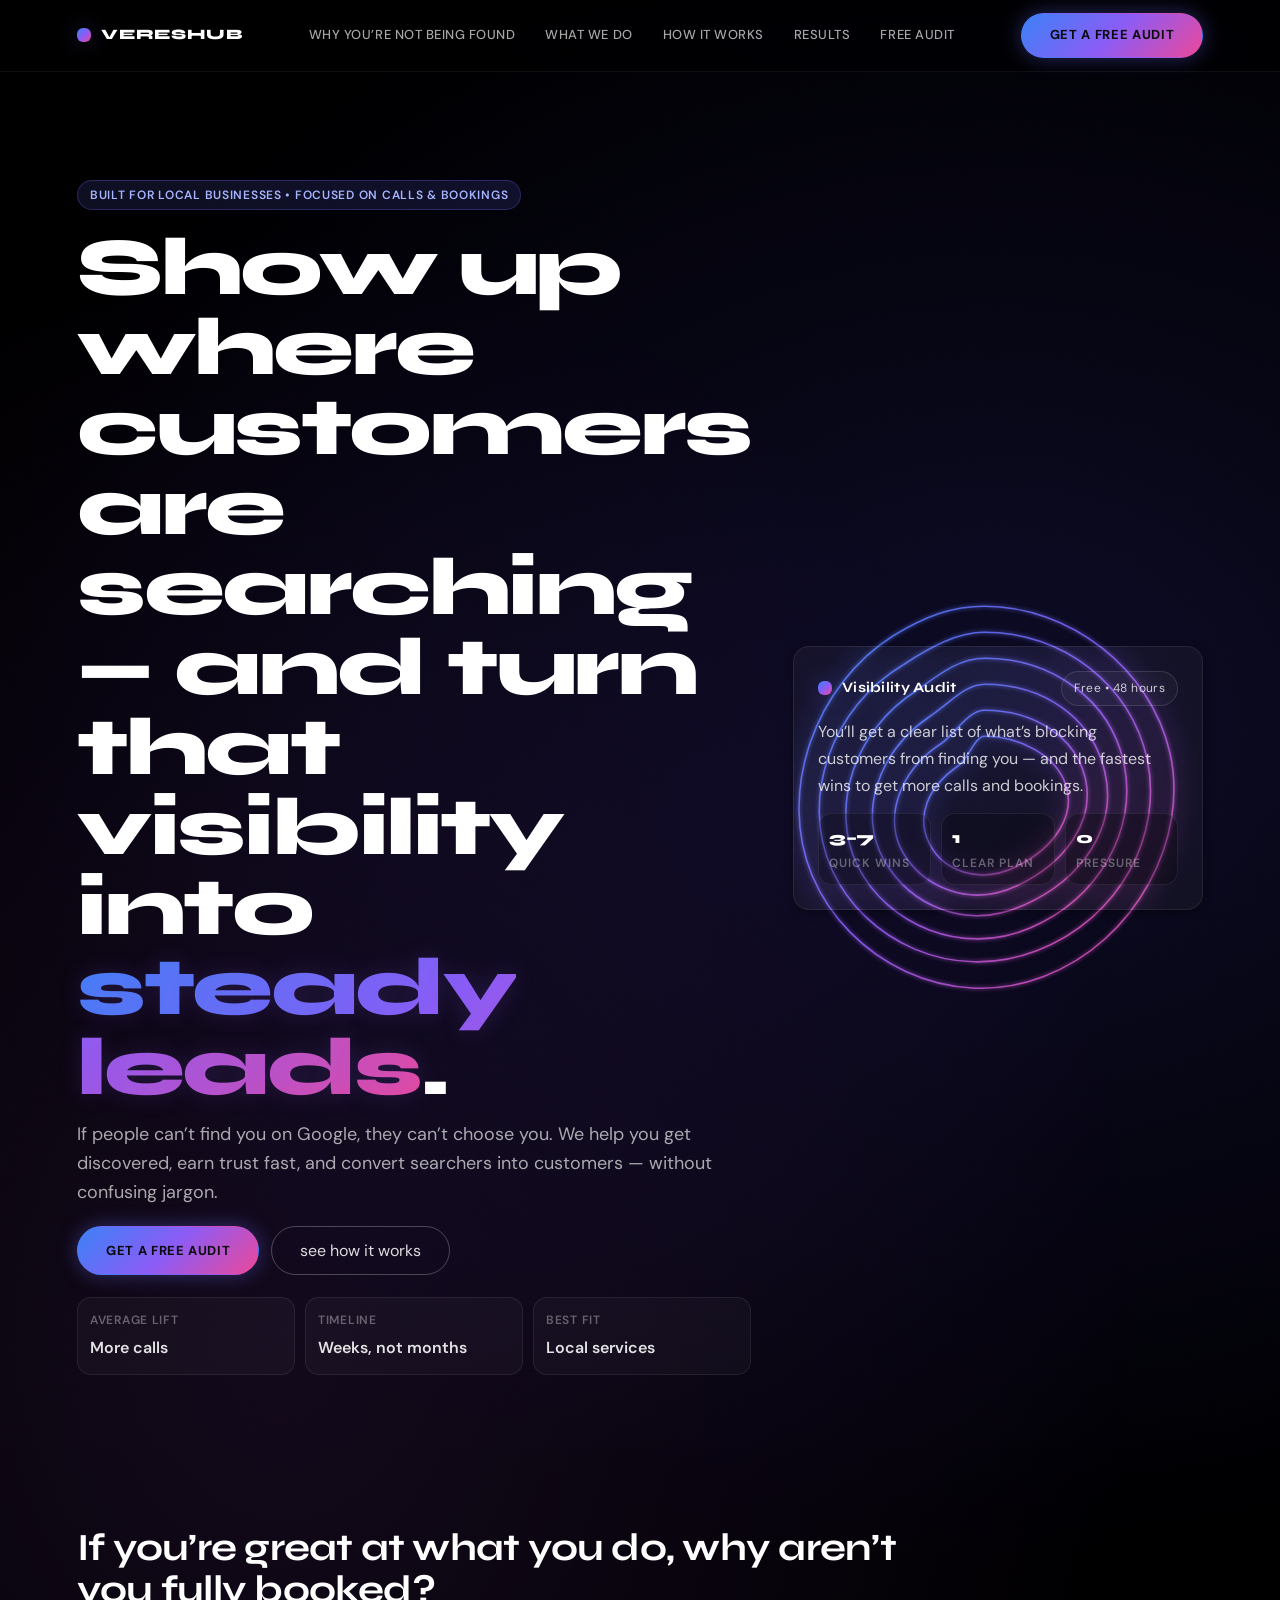
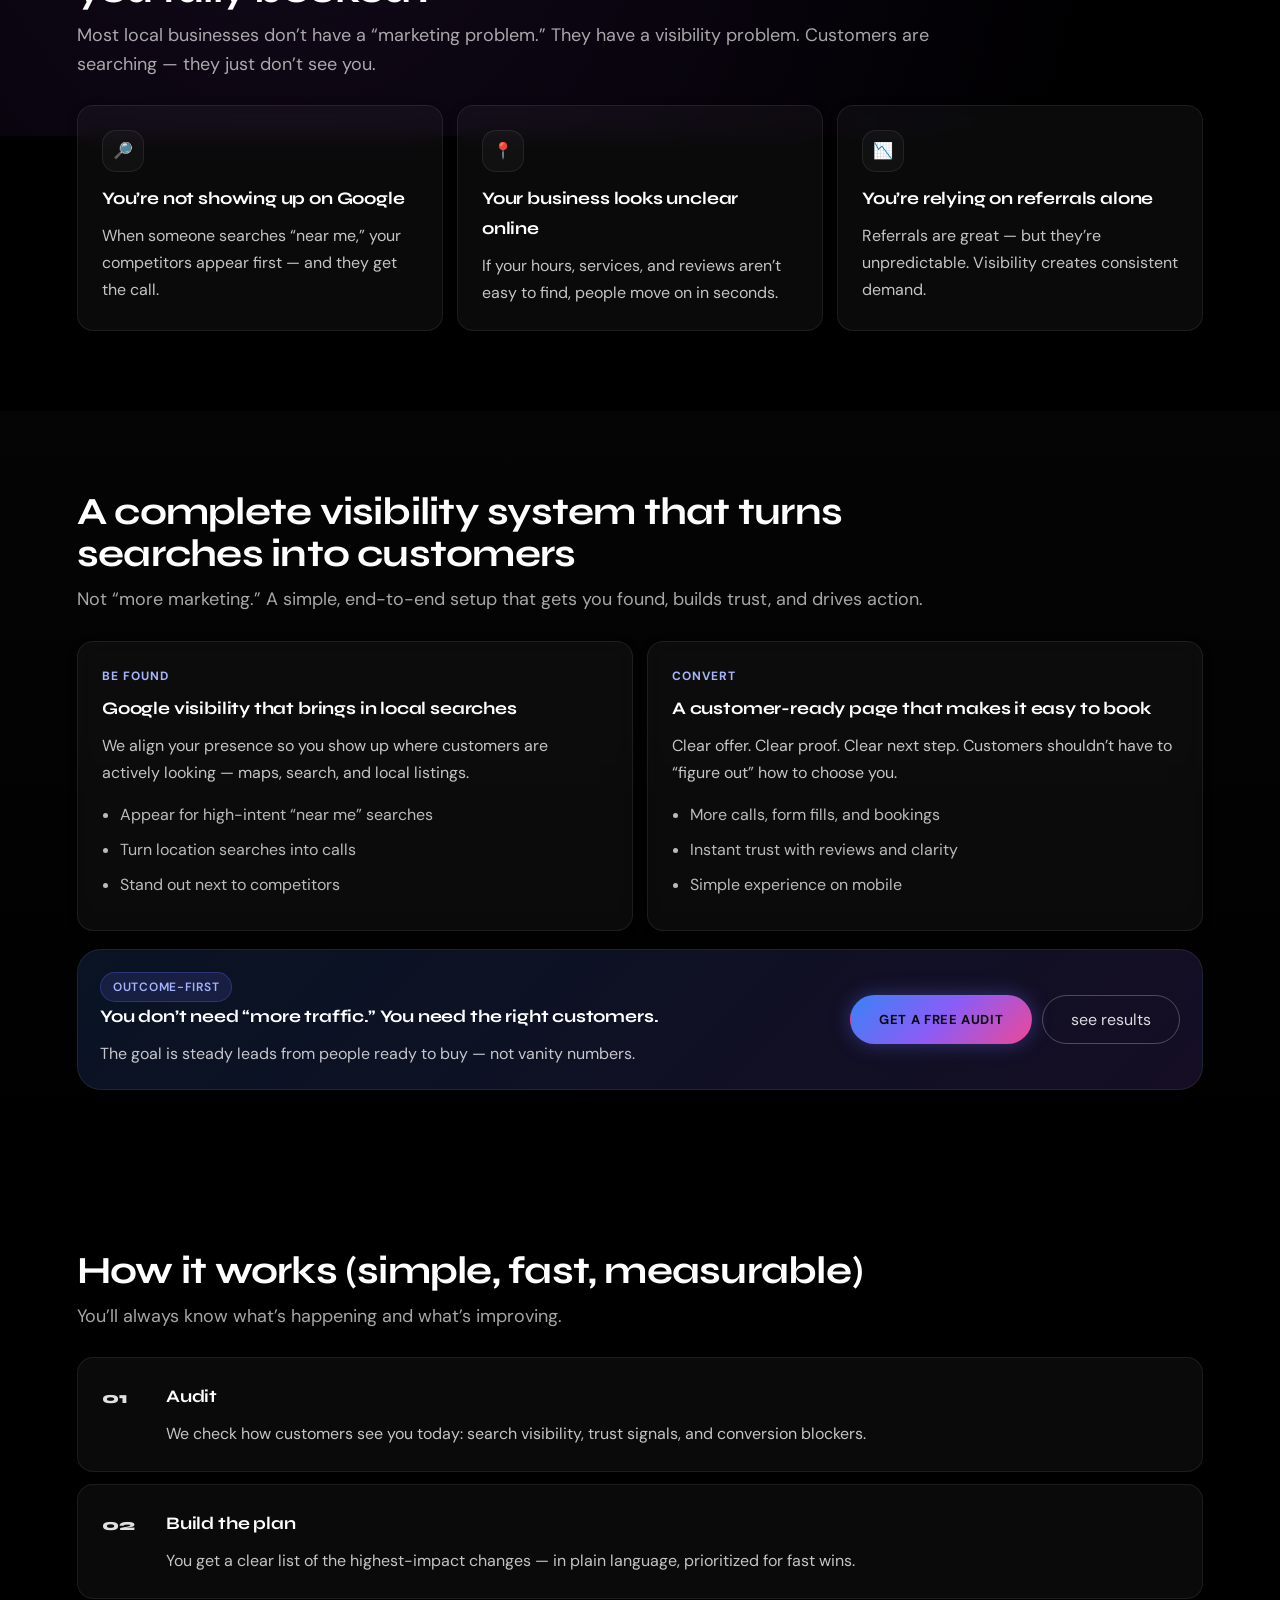
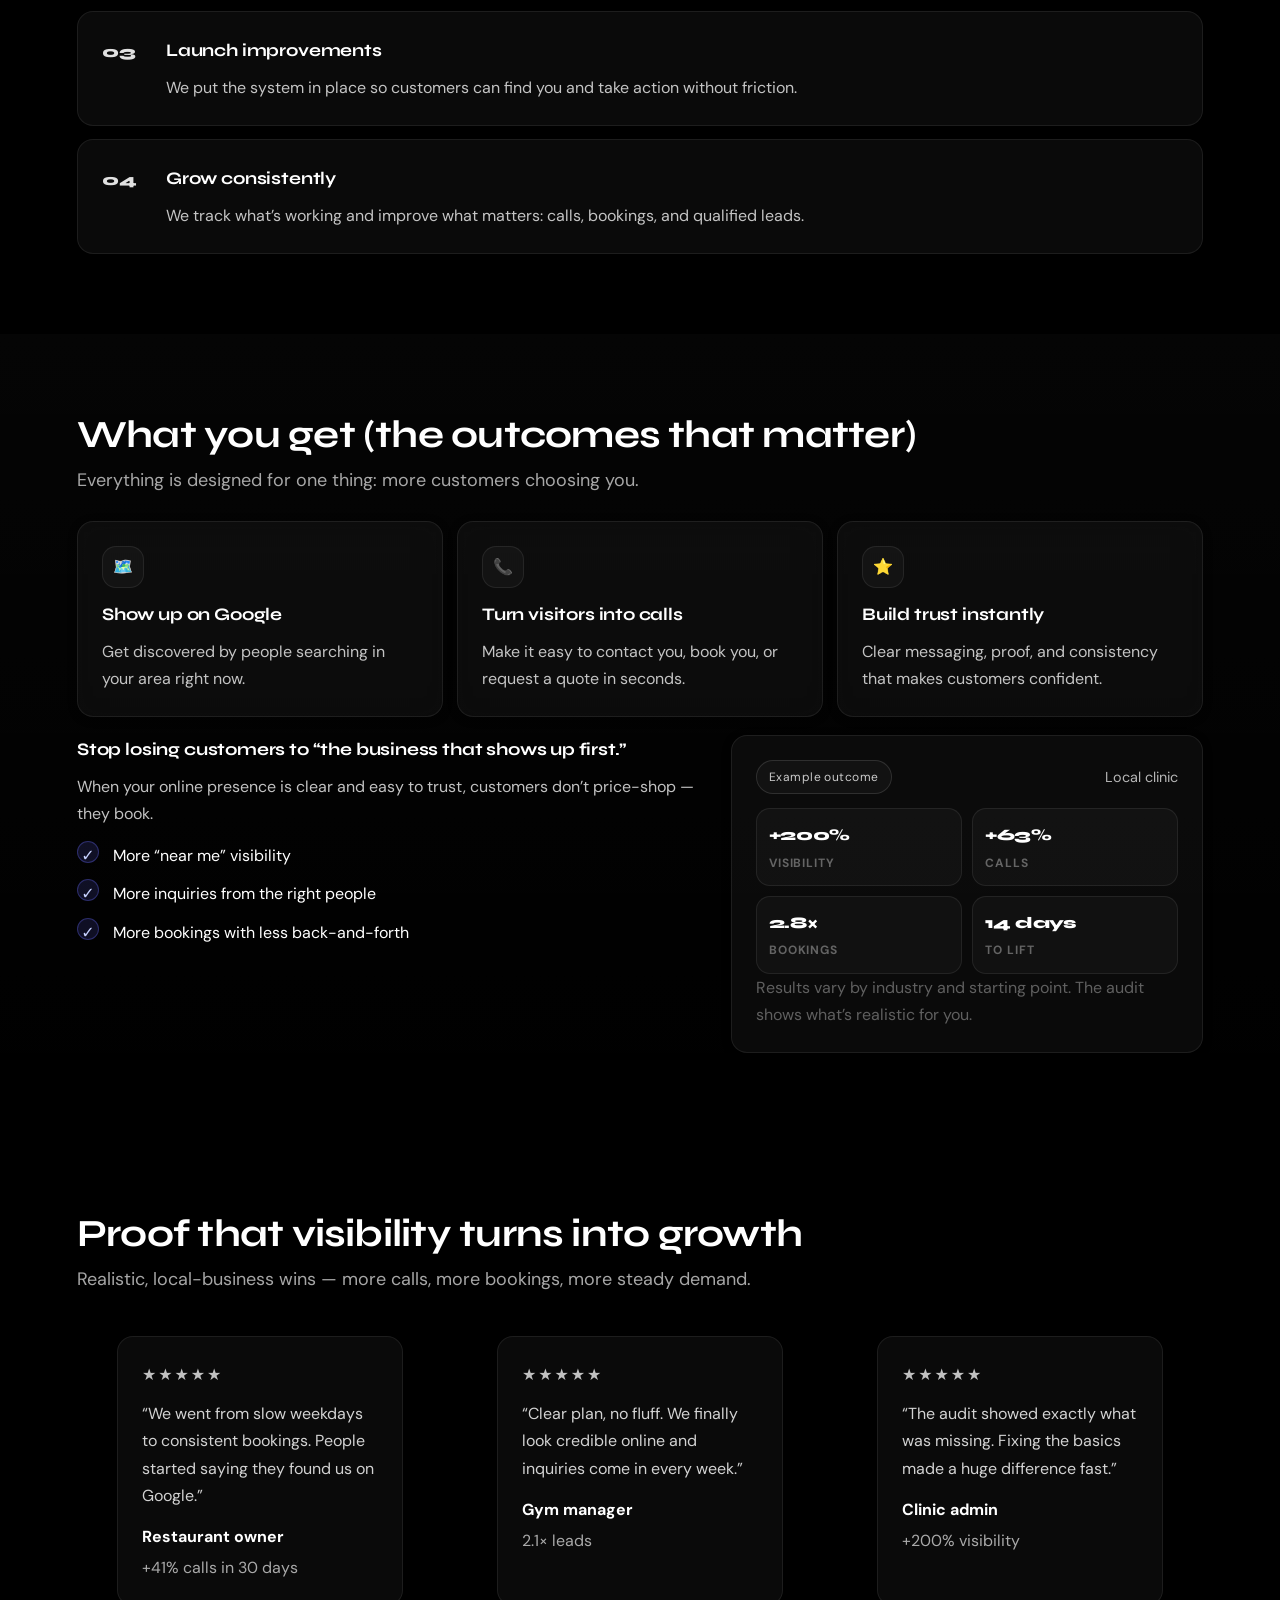
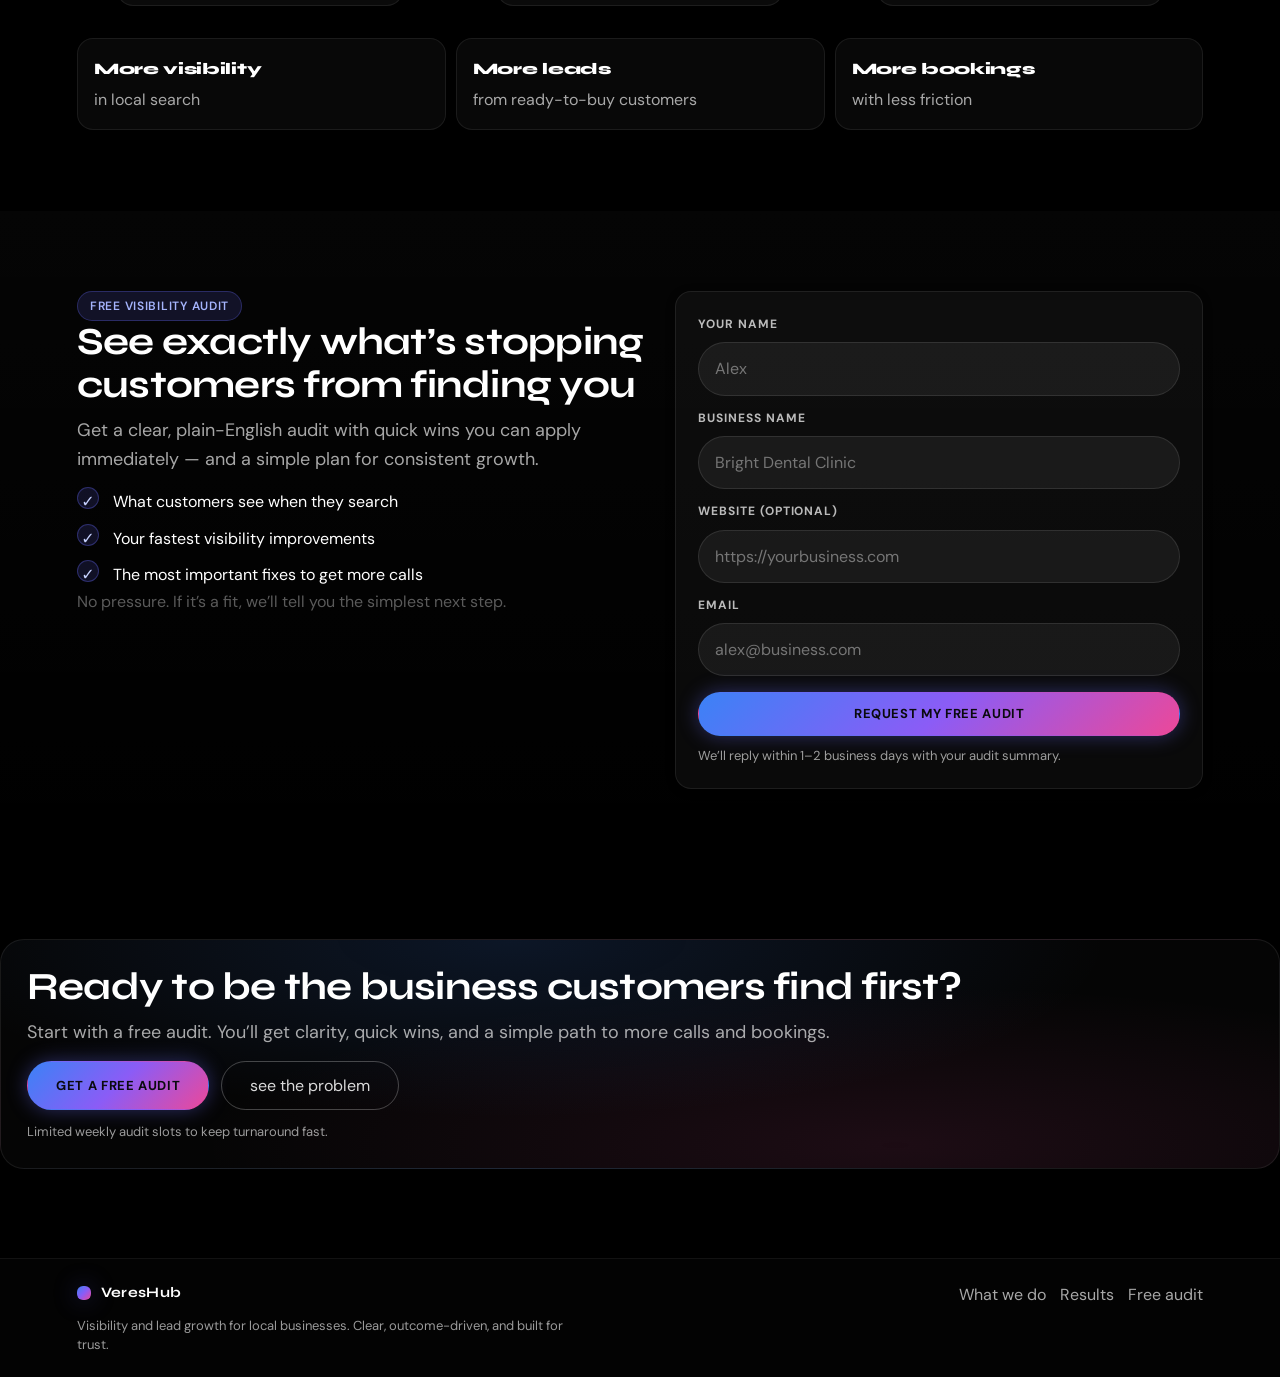
==== index.html @ 8d5aad2c "Upload the foundation of the website" ====
<!doctype html>
<html lang="en">
  <head>
    <meta charset="UTF-8" />
    <meta name="viewport" content="width=device-width, initial-scale=1" />
    <meta name="theme-color" content="#000000" />
    <title>Get Found. Get Customers. | Local Visibility & Lead Growth</title>
    <meta
      name="description"
      content="A results-first service that helps local businesses show up on Google, earn trust fast, and turn visitors into calls and bookings. Get a free visibility audit."
    />

    <link rel="preconnect" href="https://fonts.googleapis.com" />
    <link rel="preconnect" href="https://fonts.gstatic.com" crossorigin />
    <link
      href="https://fonts.googleapis.com/css2?family=DM+Sans:wght@400;500;600;700&family=Syne:wght@600;700;800&display=swap"
      rel="stylesheet"
    />

    <link rel="stylesheet" href="./styles.css" />
  </head>
  <body>
    <a class="skip-link" href="#main">Skip to content</a>

    <header class="nav" data-elevate-on-scroll>
      <div class="container nav__inner">
        <a class="brand" href="#top" aria-label="Home">
          <span class="brand__mark" aria-hidden="true"></span>
          <span class="brand__name">VeresHub</span>
        </a>

        <nav class="nav__links" aria-label="Primary">
          <a class="nav__link" href="#problem">Why you’re not being found</a>
          <a class="nav__link" href="#solution">What we do</a>
          <a class="nav__link" href="#how">How it works</a>
          <a class="nav__link" href="#proof">Results</a>
          <a class="nav__link" href="#audit">Free audit</a>
        </nav>

        <div class="nav__actions">
          <a class="btn btn--primary" href="#audit">Get a Free Audit</a>
          <button
            class="icon-btn nav__toggle"
            type="button"
            aria-label="Open menu"
            aria-controls="mobileMenu"
            aria-expanded="false"
          >
            <span class="icon-btn__bars" aria-hidden="true"></span>
          </button>
        </div>
      </div>

      <div class="mobile-menu" id="mobileMenu" hidden>
        <div class="container mobile-menu__inner">
          <a class="mobile-menu__link" href="#problem">Why you’re not being found</a>
          <a class="mobile-menu__link" href="#solution">What we do</a>
          <a class="mobile-menu__link" href="#how">How it works</a>
          <a class="mobile-menu__link" href="#proof">Results</a>
          <a class="mobile-menu__link" href="#audit">Free audit</a>
          <a class="btn btn--primary mobile-menu__cta" href="#audit">Get a Free Audit</a>
        </div>
      </div>
    </header>

    <main id="main">
      <section class="hero" id="top">
        <div class="hero__bg" aria-hidden="true">
          <div class="hero__ambient hero__ambient--right"></div>
          <div class="hero__ambient hero__ambient--left"></div>
          <div class="hero__noise"></div>
        </div>

        <div class="container hero__grid">
          <div class="hero__content">
            <div class="badge" data-reveal>
              Built for local businesses • Focused on calls & bookings
            </div>

            <h1 class="hero__title" data-reveal>
              Show up where customers are searching — and turn that visibility into
              <span class="text-gradient">steady leads</span>.
            </h1>

            <p class="hero__subtitle" data-reveal>
              If people can’t find you on Google, they can’t choose you. We help you get
              discovered, earn trust fast, and convert searchers into customers — without
              confusing jargon.
            </p>

            <div class="hero__cta" data-reveal>
              <a class="btn btn--primary" href="#audit">Get a Free Audit</a>
              <a class="btn btn--secondary" href="#how">see how it works</a>
            </div>

            <div class="hero__cred" data-reveal>
              <div class="cred">
                <span class="cred__label">Average lift</span>
                <span class="cred__value">More calls</span>
              </div>
              <div class="cred">
                <span class="cred__label">Timeline</span>
                <span class="cred__value">Weeks, not months</span>
              </div>
              <div class="cred">
                <span class="cred__label">Best fit</span>
                <span class="cred__value">Local services</span>
              </div>
            </div>
          </div>

          <div class="hero__visual" aria-hidden="true" data-reveal>
            <div class="hero-visual__card card">
              <div class="hero-visual__cardTop">
                <div class="brand brand--mini">
                  <span class="brand__mark"></span>
                  <span class="brand__name">Visibility Audit</span>
                </div>
                <span class="pill">Free • 48 hours</span>
              </div>
              <p class="hero-visual__cardBody">
                You’ll get a clear list of what’s blocking customers from finding you —
                and the fastest wins to get more calls and bookings.
              </p>
              <div class="hero-visual__cardStats">
                <div class="stat">
                  <div class="stat__num">3–7</div>
                  <div class="stat__label">quick wins</div>
                </div>
                <div class="stat">
                  <div class="stat__num">1</div>
                  <div class="stat__label">clear plan</div>
                </div>
                <div class="stat">
                  <div class="stat__num">0</div>
                  <div class="stat__label">pressure</div>
                </div>
              </div>
            </div>

            <svg class="blob" viewBox="0 0 800 800" role="img" aria-label="">
              <defs>
                <linearGradient id="g" x1="0" y1="0" x2="1" y2="1">
                  <stop offset="0%" stop-color="#3b82f6" />
                  <stop offset="50%" stop-color="#8b5cf6" />
                  <stop offset="100%" stop-color="#ec4899" />
                </linearGradient>
                <filter id="glow" x="-50%" y="-50%" width="200%" height="200%">
                  <feGaussianBlur stdDeviation="3.5" result="coloredBlur" />
                  <feMerge>
                    <feMergeNode in="coloredBlur" />
                    <feMergeNode in="SourceGraphic" />
                  </feMerge>
                </filter>
              </defs>

              <g class="blob__group" filter="url(#glow)">
                <path class="blob__ring" d="M400,105 C530,105 655,200 685,330 C715,460 635,620 490,675 C345,730 190,650 135,520 C80,390 140,225 260,150 C310,120 350,105 400,105 Z" />
                <path class="blob__ring" d="M400,145 C520,145 625,225 650,340 C675,455 610,585 480,635 C350,685 215,620 165,510 C115,400 165,260 275,195 C320,165 360,145 400,145 Z" />
                <path class="blob__ring" d="M400,185 C505,185 595,250 615,350 C635,450 575,555 470,600 C365,645 250,595 205,505 C160,415 200,295 295,235 C330,210 360,185 400,185 Z" />
                <path class="blob__ring" d="M400,225 C490,225 565,275 585,360 C605,445 550,525 460,565 C370,605 285,565 245,495 C205,425 235,330 315,275 C345,255 370,225 400,225 Z" />
                <path class="blob__ring" d="M400,265 C475,265 540,305 555,370 C570,435 525,500 450,535 C375,570 305,535 275,485 C245,435 265,360 335,315 C355,300 375,265 400,265 Z" />
                <path class="blob__ring" d="M400,305 C455,305 510,335 525,380 C540,425 510,475 450,505 C390,535 335,510 315,470 C295,430 310,385 360,350 C375,340 385,305 400,305 Z" />
              </g>
            </svg>
          </div>
        </div>
      </section>

      <section class="section" id="problem">
        <div class="container">
          <div class="section__head" data-reveal>
            <h2 class="h2">If you’re great at what you do, why aren’t you fully booked?</h2>
            <p class="lead">
              Most local businesses don’t have a “marketing problem.” They have a visibility problem.
              Customers are searching — they just don’t see you.
            </p>
          </div>

          <div class="grid grid--3">
            <div class="card card--hover" data-reveal>
              <div class="icon" aria-hidden="true">🔎</div>
              <h3 class="h3">You’re not showing up on Google</h3>
              <p class="p">
                When someone searches “near me,” your competitors appear first — and they get the call.
              </p>
            </div>
            <div class="card card--hover" data-reveal>
              <div class="icon" aria-hidden="true">📍</div>
              <h3 class="h3">Your business looks unclear online</h3>
              <p class="p">
                If your hours, services, and reviews aren’t easy to find, people move on in seconds.
              </p>
            </div>
            <div class="card card--hover" data-reveal>
              <div class="icon" aria-hidden="true">📉</div>
              <h3 class="h3">You’re relying on referrals alone</h3>
              <p class="p">
                Referrals are great — but they’re unpredictable. Visibility creates consistent demand.
              </p>
            </div>
          </div>
        </div>
      </section>

      <section class="section section--alt" id="solution">
        <div class="container">
          <div class="section__head" data-reveal>
            <h2 class="h2">A complete visibility system that turns searches into customers</h2>
            <p class="lead">
              Not “more marketing.” A simple, end-to-end setup that gets you found, builds trust, and drives action.
            </p>
          </div>

          <div class="grid grid--2">
            <div class="card card--hover" data-reveal>
              <div class="card__kicker">Be found</div>
              <h3 class="h3">Google visibility that brings in local searches</h3>
              <p class="p">
                We align your presence so you show up where customers are actively looking — maps, search, and local listings.
              </p>
              <ul class="list">
                <li>Appear for high-intent “near me” searches</li>
                <li>Turn location searches into calls</li>
                <li>Stand out next to competitors</li>
              </ul>
            </div>

            <div class="card card--hover" data-reveal>
              <div class="card__kicker">Convert</div>
              <h3 class="h3">A customer-ready page that makes it easy to book</h3>
              <p class="p">
                Clear offer. Clear proof. Clear next step. Customers shouldn’t have to “figure out” how to choose you.
              </p>
              <ul class="list">
                <li>More calls, form fills, and bookings</li>
                <li>Instant trust with reviews and clarity</li>
                <li>Simple experience on mobile</li>
              </ul>
            </div>
          </div>

          <div class="banner" data-reveal>
            <div class="banner__left">
              <span class="badge">Outcome-first</span>
              <h3 class="h3">You don’t need “more traffic.” You need the right customers.</h3>
              <p class="p">
                The goal is steady leads from people ready to buy — not vanity numbers.
              </p>
            </div>
            <div class="banner__right">
              <a class="btn btn--primary" href="#audit">Get a Free Audit</a>
              <a class="btn btn--secondary" href="#proof">see results</a>
            </div>
          </div>
        </div>
      </section>

      <section class="section" id="how">
        <div class="container">
          <div class="section__head" data-reveal>
            <h2 class="h2">How it works (simple, fast, measurable)</h2>
            <p class="lead">You’ll always know what’s happening and what’s improving.</p>
          </div>

          <ol class="steps">
            <li class="step card" data-reveal>
              <div class="step__num">01</div>
              <div class="step__body">
                <h3 class="h3">Audit</h3>
                <p class="p">
                  We check how customers see you today: search visibility, trust signals, and conversion blockers.
                </p>
              </div>
            </li>
            <li class="step card" data-reveal>
              <div class="step__num">02</div>
              <div class="step__body">
                <h3 class="h3">Build the plan</h3>
                <p class="p">
                  You get a clear list of the highest-impact changes — in plain language, prioritized for fast wins.
                </p>
              </div>
            </li>
            <li class="step card" data-reveal>
              <div class="step__num">03</div>
              <div class="step__body">
                <h3 class="h3">Launch improvements</h3>
                <p class="p">
                  We put the system in place so customers can find you and take action without friction.
                </p>
              </div>
            </li>
            <li class="step card" data-reveal>
              <div class="step__num">04</div>
              <div class="step__body">
                <h3 class="h3">Grow consistently</h3>
                <p class="p">
                  We track what’s working and improve what matters: calls, bookings, and qualified leads.
                </p>
              </div>
            </li>
          </ol>
        </div>
      </section>

      <section class="section section--alt" id="benefits">
        <div class="container">
          <div class="section__head" data-reveal>
            <h2 class="h2">What you get (the outcomes that matter)</h2>
            <p class="lead">Everything is designed for one thing: more customers choosing you.</p>
          </div>

          <div class="grid grid--3">
            <div class="card card--hover" data-reveal>
              <div class="icon" aria-hidden="true">🗺️</div>
              <h3 class="h3">Show up on Google</h3>
              <p class="p">Get discovered by people searching in your area right now.</p>
            </div>
            <div class="card card--hover" data-reveal>
              <div class="icon" aria-hidden="true">📞</div>
              <h3 class="h3">Turn visitors into calls</h3>
              <p class="p">Make it easy to contact you, book you, or request a quote in seconds.</p>
            </div>
            <div class="card card--hover" data-reveal>
              <div class="icon" aria-hidden="true">⭐</div>
              <h3 class="h3">Build trust instantly</h3>
              <p class="p">Clear messaging, proof, and consistency that makes customers confident.</p>
            </div>
          </div>

          <div class="split" data-reveal>
            <div class="split__left">
              <h3 class="h3">Stop losing customers to “the business that shows up first.”</h3>
              <p class="p">
                When your online presence is clear and easy to trust, customers don’t price-shop — they book.
              </p>
              <ul class="checklist">
                <li><span class="check" aria-hidden="true">✓</span> More “near me” visibility</li>
                <li><span class="check" aria-hidden="true">✓</span> More inquiries from the right people</li>
                <li><span class="check" aria-hidden="true">✓</span> More bookings with less back-and-forth</li>
              </ul>
            </div>
            <div class="split__right card">
              <div class="mini-metric">
                <div class="mini-metric__top">
                  <span class="pill">Example outcome</span>
                  <span class="mini-metric__tag">Local clinic</span>
                </div>
                <div class="mini-metric__grid">
                  <div class="mini">
                    <div class="mini__num">+200%</div>
                    <div class="mini__label">visibility</div>
                  </div>
                  <div class="mini">
                    <div class="mini__num">+63%</div>
                    <div class="mini__label">calls</div>
                  </div>
                  <div class="mini">
                    <div class="mini__num">2.8×</div>
                    <div class="mini__label">bookings</div>
                  </div>
                  <div class="mini">
                    <div class="mini__num">14 days</div>
                    <div class="mini__label">to lift</div>
                  </div>
                </div>
                <p class="p p--muted">
                  Results vary by industry and starting point. The audit shows what’s realistic for you.
                </p>
              </div>
            </div>
          </div>
        </div>
      </section>

      <section class="section" id="proof">
        <div class="container">
          <div class="section__head" data-reveal>
            <h2 class="h2">Proof that visibility turns into growth</h2>
            <p class="lead">Realistic, local-business wins — more calls, more bookings, more steady demand.</p>
          </div>

          <div class="grid grid--3">
            <figure class="card testimonial card--hover" data-reveal>
              <div class="testimonial__stars" aria-hidden="true">★★★★★</div>
              <blockquote class="testimonial__quote">
                “We went from slow weekdays to consistent bookings. People started saying they found us on Google.”
              </blockquote>
              <figcaption class="testimonial__meta">
                <span class="testimonial__name">Restaurant owner</span>
                <span class="testimonial__result">+41% calls in 30 days</span>
              </figcaption>
            </figure>

            <figure class="card testimonial card--hover" data-reveal>
              <div class="testimonial__stars" aria-hidden="true">★★★★★</div>
              <blockquote class="testimonial__quote">
                “Clear plan, no fluff. We finally look credible online and inquiries come in every week.”
              </blockquote>
              <figcaption class="testimonial__meta">
                <span class="testimonial__name">Gym manager</span>
                <span class="testimonial__result">2.1× leads</span>
              </figcaption>
            </figure>

            <figure class="card testimonial card--hover" data-reveal>
              <div class="testimonial__stars" aria-hidden="true">★★★★★</div>
              <blockquote class="testimonial__quote">
                “The audit showed exactly what was missing. Fixing the basics made a huge difference fast.”
              </blockquote>
              <figcaption class="testimonial__meta">
                <span class="testimonial__name">Clinic admin</span>
                <span class="testimonial__result">+200% visibility</span>
              </figcaption>
            </figure>
          </div>

          <div class="stats" data-reveal>
            <div class="stats__item">
              <div class="stats__num">More visibility</div>
              <div class="stats__label">in local search</div>
            </div>
            <div class="stats__item">
              <div class="stats__num">More leads</div>
              <div class="stats__label">from ready-to-buy customers</div>
            </div>
            <div class="stats__item">
              <div class="stats__num">More bookings</div>
              <div class="stats__label">with less friction</div>
            </div>
          </div>
        </div>
      </section>

      <section class="section section--alt" id="audit">
        <div class="container">
          <div class="offer" data-reveal>
            <div class="offer__copy">
              <span class="badge">Free visibility audit</span>
              <h2 class="h2">See exactly what’s stopping customers from finding you</h2>
              <p class="lead">
                Get a clear, plain-English audit with quick wins you can apply immediately — and a simple plan for consistent growth.
              </p>

              <ul class="checklist checklist--dense">
                <li><span class="check" aria-hidden="true">✓</span> What customers see when they search</li>
                <li><span class="check" aria-hidden="true">✓</span> Your fastest visibility improvements</li>
                <li><span class="check" aria-hidden="true">✓</span> The most important fixes to get more calls</li>
              </ul>

              <p class="p p--muted">
                No pressure. If it’s a fit, we’ll tell you the simplest next step.
              </p>
            </div>

            <form class="card form" id="auditForm" data-reveal>
              <div class="form__row">
                <label class="label" for="name">Your name</label>
                <input class="input" id="name" name="name" autocomplete="name" placeholder="Alex" required />
              </div>
              <div class="form__row">
                <label class="label" for="business">Business name</label>
                <input class="input" id="business" name="business" autocomplete="organization" placeholder="Bright Dental Clinic" required />
              </div>
              <div class="form__row">
                <label class="label" for="website">Website (optional)</label>
                <input class="input" id="website" name="website" inputmode="url" placeholder="https://yourbusiness.com" />
              </div>
              <div class="form__row">
                <label class="label" for="email">Email</label>
                <input class="input" id="email" name="email" type="email" autocomplete="email" placeholder="alex@business.com" required />
              </div>
              <button class="btn btn--primary form__submit" type="submit">
                Request My Free Audit
              </button>
              <p class="caption">
                We’ll reply within 1–2 business days with your audit summary.
              </p>
              <div class="form__success" id="formSuccess" role="status" aria-live="polite" hidden>
                <div class="pill pill--success">Request received</div>
                <p class="p">Thanks — we’ll email your audit summary soon.</p>
              </div>
            </form>
          </div>
        </div>
      </section>

      <section class="final-cta">
        <div class="container final-cta__inner" data-reveal>
          <div class="final-cta__copy">
            <h2 class="h2">Ready to be the business customers find first?</h2>
            <p class="lead">
              Start with a free audit. You’ll get clarity, quick wins, and a simple path to more calls and bookings.
            </p>
          </div>
          <div class="final-cta__actions">
            <a class="btn btn--primary" href="#audit">Get a Free Audit</a>
            <a class="btn btn--secondary" href="#problem">see the problem</a>
          </div>
          <p class="caption final-cta__fineprint">
            Limited weekly audit slots to keep turnaround fast.
          </p>
        </div>
      </section>
    </main>

    <footer class="footer">
      <div class="container footer__inner">
        <div class="footer__left">
          <div class="brand brand--mini">
            <span class="brand__mark" aria-hidden="true"></span>
            <span class="brand__name">VeresHub</span>
          </div>
          <p class="caption">
            Visibility and lead growth for local businesses. Clear, outcome-driven, and built for trust.
          </p>
        </div>
        <div class="footer__right">
          <a class="footer__link" href="#solution">What we do</a>
          <a class="footer__link" href="#proof">Results</a>
          <a class="footer__link" href="#audit">Free audit</a>
        </div>
      </div>
    </footer>

    <script src="./script.js"></script>
  </body>
</html>
---- styles.css ----
:root{
  --bg: #000000;
  --bg2: #0a0a0f;
  --surface: #0d0d18;
  --overlay: rgba(10, 10, 20, 0.85);

  --text: #ffffff;
  --text2: rgba(255, 255, 255, 0.65);
  --muted: rgba(255, 255, 255, 0.35);

  --indigo: #4f46e5;
  --indigoHover: #6366f1;
  --blue: #3b82f6;
  --purple: #8b5cf6;
  --pink: #ec4899;
  --cyan: #06b6d4;

  --grad: linear-gradient(135deg, #3b82f6, #8b5cf6, #ec4899);
  --gradSubtle: linear-gradient(135deg, rgba(59,130,246,0.15), rgba(139,92,246,0.15));
  --ambientRight: radial-gradient(ellipse at 70% 50%, rgba(79,70,229,0.18) 0%, transparent 60%);
  --ambientLeft: radial-gradient(ellipse at 30% 80%, rgba(168,85,247,0.12) 0%, transparent 50%);

  --b1: rgba(255, 255, 255, 0.08);
  --b2: rgba(255, 255, 255, 0.15);
  --bAccent: rgba(99, 102, 241, 0.4);

  --shadowSubtle: 0 2px 8px rgba(0,0,0,0.4);
  --shadowElev: 0 16px 48px rgba(0,0,0,0.6);
  --glow: 0 0 24px rgba(99,102,241,0.35);
  --neonGlow: 0 0 40px rgba(139,92,246,0.4), 0 0 80px rgba(59,130,246,0.2);

  --rSm: 6px;
  --rMd: 12px;
  --rLg: 16px;
  --rXl: 24px;
  --rFull: 999px;

  --navH: 72px;
  --maxW: 1280px;
  --padX: clamp(24px, 6vw, 96px);
  --sectionY: 80px;

  --ease: cubic-bezier(0.4, 0, 0.2, 1);
  --easeEnter: cubic-bezier(0, 0, 0.2, 1);
  --easeSpring: cubic-bezier(0.34, 1.56, 0.64, 1);
}

*{box-sizing:border-box}
html{scroll-behavior:smooth}
body{
  margin:0;
  color:var(--text);
  background:var(--bg);
  font-family:"DM Sans", system-ui, -apple-system, Segoe UI, Roboto, Helvetica, Arial, sans-serif;
  line-height:1.7;
  overflow-x:hidden;
}
a{color:inherit;text-decoration:none}
button,input{font:inherit}

.skip-link{
  position:absolute;
  left:-999px;
  top:12px;
  background:var(--surface);
  border:1px solid var(--b2);
  padding:10px 14px;
  border-radius:var(--rMd);
  z-index:9999;
}
.skip-link:focus{left:12px}

.container{
  width:min(100%, var(--maxW));
  padding-inline:var(--padX);
  margin-inline:auto;
}

.nav{
  position:fixed;
  top:0; left:0; right:0;
  height:var(--navH);
  z-index:100;
  background:rgba(0,0,0,0.6);
  border-bottom:1px solid rgba(255,255,255,0.06);
  backdrop-filter: blur(20px) saturate(180%);
}
.nav__inner{
  height:100%;
  display:flex;
  align-items:center;
  justify-content:space-between;
  gap:16px;
}
.brand{
  display:flex;
  align-items:center;
  gap:10px;
  min-width:max-content;
}
.brand__mark{
  width:14px; height:14px;
  border-radius:6px;
  background:var(--grad);
  box-shadow:var(--glow);
}
.brand__name{
  font-family:"Syne", system-ui, sans-serif;
  letter-spacing:0.06em;
  text-transform:uppercase;
  font-weight:800;
  font-size:0.9rem;
}
.brand--mini .brand__name{
  letter-spacing:0.02em;
  text-transform:none;
  font-weight:700;
}

.nav__links{
  display:none;
  gap:18px;
  align-items:center;
}
.nav__link{
  font-size:0.8125rem;
  letter-spacing:0.04em;
  text-transform:uppercase;
  font-weight:500;
  color:var(--text2);
  position:relative;
  padding:10px 6px;
  transition:color 160ms var(--ease), opacity 160ms var(--ease);
}
.nav__link:hover{color:var(--text)}
.nav__link::after{
  content:"";
  position:absolute;
  left:6px; right:6px; bottom:6px;
  height:1px;
  background:linear-gradient(90deg, transparent, rgba(255,255,255,0.35), transparent);
  transform:scaleX(0);
  transform-origin:center;
  transition:transform 180ms var(--ease);
  opacity:0.9;
}
.nav__link:hover::after{transform:scaleX(1)}

.nav__actions{
  display:flex;
  align-items:center;
  gap:10px;
}

.icon-btn{
  display:inline-grid;
  place-items:center;
  width:42px;
  height:42px;
  border-radius:var(--rFull);
  border:1px solid rgba(255,255,255,0.14);
  background:rgba(255,255,255,0.04);
  color:var(--text);
  transition:transform 180ms var(--ease), border-color 180ms var(--ease), background 180ms var(--ease);
}
.icon-btn:hover{
  transform:scale(1.03);
  border-color:rgba(99,102,241,0.4);
  background:rgba(255,255,255,0.06);
}
.icon-btn__bars{
  width:18px; height:12px;
  position:relative;
}
.icon-btn__bars::before,
.icon-btn__bars::after,
.icon-btn__bars span{
  content:"";
  position:absolute;
  left:0; right:0;
  height:2px;
  border-radius:999px;
  background:rgba(255,255,255,0.82);
}
.icon-btn__bars::before{top:0}
.icon-btn__bars::after{bottom:0}
.icon-btn__bars span{top:5px}

.mobile-menu{
  border-bottom:1px solid rgba(255,255,255,0.06);
  background:rgba(0,0,0,0.75);
  backdrop-filter: blur(20px) saturate(180%);
}
.mobile-menu__inner{
  padding:14px var(--padX) 18px;
  display:flex;
  flex-direction:column;
  gap:8px;
}
.mobile-menu__link{
  padding:12px 10px;
  border-radius:12px;
  color:rgba(255,255,255,0.82);
  background:rgba(255,255,255,0.03);
  border:1px solid rgba(255,255,255,0.07);
  transition:transform 180ms var(--ease), border-color 180ms var(--ease);
}
.mobile-menu__link:hover{
  transform:translateY(-1px);
  border-color:rgba(99,102,241,0.28);
}
.mobile-menu__cta{margin-top:6px}

.hero{
  position:relative;
  padding-top: calc(var(--navH) + clamp(80px, 12vh, 160px));
  padding-bottom: clamp(40px, 8vh, 100px);
}
.hero__bg{
  position:absolute;
  inset:0;
  pointer-events:none;
}
.hero__ambient{
  position:absolute;
  inset:-20%;
  filter: blur(0px);
  opacity:0.95;
  animation:bgPulse 6s infinite var(--ease) alternate;
}
.hero__ambient--right{background:var(--ambientRight)}
.hero__ambient--left{background:var(--ambientLeft)}
.hero__noise{
  position:absolute;
  inset:0;
  background-image:url("data:image/svg+xml,%3Csvg xmlns='http://www.w3.org/2000/svg' width='120' height='120'%3E%3Cfilter id='n'%3E%3CfeTurbulence type='fractalNoise' baseFrequency='.8' numOctaves='3' stitchTiles='stitch'/%3E%3C/filter%3E%3Crect width='120' height='120' filter='url(%23n)' opacity='.25'/%3E%3C/svg%3E");
  mix-blend-mode:overlay;
  opacity:0.04;
}

.hero__grid{
  display:grid;
  grid-template-columns: 1fr;
  gap:36px;
  align-items:center;
}
.hero__content{max-width: 680px}

.badge{
  display:inline-flex;
  align-items:center;
  gap:8px;
  padding:4px 12px;
  border-radius:var(--rFull);
  background:rgba(99,102,241,0.15);
  border:1px solid rgba(99,102,241,0.3);
  color:#a5b4fc;
  font-size:0.75rem;
  font-weight:600;
  letter-spacing:0.06em;
  text-transform:uppercase;
}
.hero__title{
  margin:18px 0 12px;
  font-family:"Syne", system-ui, sans-serif;
  font-size: clamp(2.6rem, 7vw, 5.1rem);
  font-weight:800;
  line-height:0.98;
  letter-spacing:-0.03em;
}
.text-gradient{
  background:var(--grad);
  -webkit-background-clip:text;
  background-clip:text;
  color:transparent;
  text-shadow: 0 0 24px rgba(139,92,246,0.18);
}
.hero__subtitle{
  margin:0;
  font-size:1.125rem;
  line-height:1.6;
  color:var(--text2);
}
.hero__cta{
  margin-top:20px;
  display:flex;
  flex-wrap:wrap;
  gap:12px;
}
.btn{
  display:inline-flex;
  align-items:center;
  justify-content:center;
  gap:10px;
  border-radius:var(--rFull);
  padding:10px 28px;
  border:1px solid transparent;
  transition: transform 200ms var(--ease), box-shadow 200ms var(--ease), border-color 200ms var(--ease), background 200ms var(--ease);
  user-select:none;
  white-space:nowrap;
}
.btn--primary{
  background:var(--grad);
  color:#0a0a0f;
  font-weight:700;
  font-size:0.8125rem;
  letter-spacing:0.05em;
  text-transform:uppercase;
  box-shadow: 0 0 20px rgba(99,102,241,0.4);
}
.btn--primary:hover{
  transform:scale(1.03);
  box-shadow: var(--neonGlow);
}
.btn--secondary{
  background:transparent;
  border:1px solid rgba(255,255,255,0.25);
  color:rgba(255,255,255,0.85);
  font-weight:400;
  text-transform:lowercase;
}
.btn--secondary:hover{
  transform:scale(1.03);
  border-color: rgba(99,102,241,0.45);
  box-shadow: 0 0 18px rgba(99,102,241,0.16);
}

.hero__cred{
  margin-top:22px;
  display:grid;
  grid-template-columns: repeat(3, minmax(0, 1fr));
  gap:10px;
}
.cred{
  padding:12px 12px;
  border-radius:14px;
  border:1px solid rgba(255,255,255,0.08);
  background:rgba(255,255,255,0.03);
}
.cred__label{
  display:block;
  font-size:0.75rem;
  color:var(--muted);
  letter-spacing:0.06em;
  text-transform:uppercase;
  font-weight:600;
}
.cred__value{
  display:block;
  margin-top:4px;
  font-weight:600;
  color:rgba(255,255,255,0.88);
}

.hero__visual{
  position:relative;
  min-height: 420px;
  display:grid;
  place-items:center;
}
.blob{
  width:min(520px, 92vw);
  height:auto;
  position:absolute;
  inset:auto 0 0 auto;
  transform: translate(8%, 0%);
  opacity:0.95;
}
.blob__ring{
  fill:none;
  stroke:url(#g);
  stroke-width:1.6;
  opacity:0.95;
  vector-effect:non-scaling-stroke;
}
.blob__group{
  transform-origin: 50% 50%;
  animation:blobBreath 10s infinite var(--ease) alternate;
}
.hero-visual__card{
  position:relative;
  z-index:2;
  width:min(420px, 100%);
}
.card{
  background:rgba(255,255,255,0.04);
  border:1px solid rgba(255,255,255,0.08);
  border-radius:16px;
  backdrop-filter: blur(12px);
  padding:24px;
  box-shadow: var(--shadowSubtle);
}
.card--hover{
  transition: transform 250ms var(--ease), border-color 250ms var(--ease), box-shadow 250ms var(--ease);
}
.card--hover:hover{
  transform: translateY(-4px);
  border-color: rgba(99,102,241,0.3);
  box-shadow: 0 8px 32px rgba(99,102,241,0.15);
}
.hero-visual__cardTop{
  display:flex;
  align-items:center;
  justify-content:space-between;
  gap:10px;
}
.pill{
  display:inline-flex;
  align-items:center;
  justify-content:center;
  padding:6px 12px;
  border-radius:999px;
  font-size:0.75rem;
  letter-spacing:0.04em;
  border:1px solid rgba(255,255,255,0.12);
  color:rgba(255,255,255,0.78);
  background:rgba(255,255,255,0.03);
}
.pill--success{
  border-color: rgba(34,197,94,0.35);
  background: rgba(34,197,94,0.12);
  color: rgba(187,247,208,0.95);
}
.hero-visual__cardBody{
  margin:12px 0 0;
  color:rgba(255,255,255,0.78);
}
.hero-visual__cardStats{
  margin-top:14px;
  display:grid;
  grid-template-columns: repeat(3, minmax(0, 1fr));
  gap:10px;
}
.stat{
  border:1px solid rgba(255,255,255,0.08);
  border-radius:14px;
  background:rgba(0,0,0,0.25);
  padding:10px 10px;
}
.stat__num{
  font-weight:800;
  font-family:"Syne", system-ui, sans-serif;
  letter-spacing:-0.02em;
}
.stat__label{
  color:var(--muted);
  font-size:0.75rem;
  text-transform:uppercase;
  letter-spacing:0.08em;
  font-weight:600;
  margin-top:2px;
}

.section{
  padding: var(--sectionY) 0;
  position:relative;
}
.section--alt{
  background: linear-gradient(180deg, rgba(255,255,255,0.02), rgba(255,255,255,0.00));
}
.section__head{
  max-width: 860px;
  margin-bottom: 26px;
}
.h2{
  margin:0 0 10px;
  font-family:"Syne", system-ui, sans-serif;
  font-size: clamp(1.8rem, 3vw, 3rem);
  font-weight:700;
  line-height:1.1;
  letter-spacing:-0.02em;
}
.h3{
  margin:0 0 8px;
  font-family:"Syne", system-ui, sans-serif;
  font-size:1.1rem;
  letter-spacing:-0.01em;
}
.lead{
  margin:0;
  font-size:1.125rem;
  line-height:1.6;
  color:var(--text2);
}
.p{margin:0;color:rgba(255,255,255,0.76)}
.p--muted{color:var(--muted)}
.caption{
  margin:10px 0 0;
  font-size:0.8125rem;
  color:rgba(255,255,255,0.6);
  line-height:1.5;
}

.grid{
  display:grid;
  gap:14px;
}
.grid--2{grid-template-columns: 1fr}
.grid--3{grid-template-columns: 1fr}

.icon{
  width:42px;
  height:42px;
  border-radius:14px;
  display:grid;
  place-items:center;
  background: rgba(255,255,255,0.03);
  border:1px solid rgba(255,255,255,0.08);
  margin-bottom:12px;
}

.card__kicker{
  font-size:0.75rem;
  color:#a5b4fc;
  letter-spacing:0.08em;
  text-transform:uppercase;
  font-weight:700;
  margin-bottom:8px;
}
.list{
  margin:14px 0 0;
  padding-left:18px;
  color:rgba(255,255,255,0.72);
}
.list li{margin:8px 0}

.banner{
  margin-top:18px;
  border-radius: var(--rXl);
  padding:22px;
  background: var(--gradSubtle);
  border: 1px solid rgba(255,255,255,0.08);
  display:flex;
  flex-direction:column;
  gap:14px;
}
.banner__right{
  display:flex;
  flex-wrap:wrap;
  gap:10px;
}

.steps{
  list-style:none;
  padding:0;
  margin:0;
  display:grid;
  gap:12px;
}
.step{
  display:flex;
  gap:16px;
  align-items:flex-start;
}
.step__num{
  font-family:"Syne", system-ui, sans-serif;
  font-weight:800;
  letter-spacing:-0.02em;
  color:rgba(255,255,255,0.88);
  min-width:48px;
  padding-top:2px;
}

.split{
  margin-top:18px;
  display:grid;
  grid-template-columns:1fr;
  gap:14px;
  align-items:start;
}
.checklist{
  margin:14px 0 0;
  padding:0;
  list-style:none;
  display:grid;
  gap:10px;
}
.checklist--dense{gap:8px}
.check{
  display:inline-grid;
  place-items:center;
  width:22px; height:22px;
  border-radius:999px;
  background:rgba(99,102,241,0.15);
  border:1px solid rgba(99,102,241,0.35);
  color:#c7d2fe;
  margin-right:10px;
  font-weight:800;
}

.mini-metric__top{
  display:flex;
  align-items:center;
  justify-content:space-between;
  gap:10px;
}
.mini-metric__tag{color:rgba(255,255,255,0.7); font-size:0.9rem}
.mini-metric__grid{
  margin-top:14px;
  display:grid;
  grid-template-columns: repeat(2, minmax(0, 1fr));
  gap:10px;
}
.mini{
  border:1px solid rgba(255,255,255,0.08);
  background: rgba(255,255,255,0.03);
  border-radius:14px;
  padding:12px;
}
.mini__num{
  font-family:"Syne", system-ui, sans-serif;
  font-weight:800;
  letter-spacing:-0.02em;
}
.mini__label{
  margin-top:4px;
  color:var(--muted);
  font-size:0.75rem;
  letter-spacing:0.08em;
  text-transform:uppercase;
  font-weight:700;
}

.testimonial__stars{letter-spacing:0.12em; color:rgba(255,255,255,0.75)}
.testimonial__quote{
  margin:12px 0 0;
  color:rgba(255,255,255,0.82);
}
.testimonial__meta{
  margin-top:14px;
  display:flex;
  flex-direction:column;
  gap:4px;
}
.testimonial__name{font-weight:700}
.testimonial__result{color:rgba(255,255,255,0.65)}

.stats{
  margin-top:16px;
  display:grid;
  grid-template-columns:1fr;
  gap:10px;
}
.stats__item{
  border:1px solid rgba(255,255,255,0.08);
  background: rgba(255,255,255,0.03);
  border-radius:16px;
  padding:16px 16px;
}
.stats__num{
  font-family:"Syne", system-ui, sans-serif;
  font-weight:800;
  letter-spacing:-0.02em;
}
.stats__label{
  margin-top:4px;
  color:rgba(255,255,255,0.65);
}

.offer{
  display:grid;
  grid-template-columns:1fr;
  gap:14px;
  align-items:start;
}
.form{
  padding:22px;
}
.form__row{
  display:flex;
  flex-direction:column;
  gap:8px;
  margin-bottom:12px;
}
.label{
  font-size:0.75rem;
  font-weight:700;
  letter-spacing:0.08em;
  text-transform:uppercase;
  color:rgba(255,255,255,0.72);
}
.input{
  border-radius:999px;
  background:rgba(255,255,255,0.06);
  border:1px solid rgba(255,255,255,0.1);
  padding:12px 16px;
  color:var(--text);
  outline:none;
  transition: box-shadow 180ms var(--ease), border-color 180ms var(--ease);
}
.input::placeholder{color:rgba(255,255,255,0.4)}
.input:focus{
  border-color: rgba(99,102,241,0.6);
  box-shadow: 0 0 0 3px rgba(99,102,241,0.15);
}
.form__submit{width:100%; margin-top:4px}
.form__success{
  margin-top:14px;
  border-radius:16px;
  border:1px solid rgba(34,197,94,0.18);
  background: rgba(34,197,94,0.06);
  padding:14px;
}

.final-cta{
  padding: 70px 0 90px;
  position:relative;
}
.final-cta__inner{
  border-radius: var(--rXl);
  border: 1px solid rgba(255,255,255,0.08);
  background: radial-gradient(ellipse at 40% 0%, rgba(59,130,246,0.14), transparent 55%),
              radial-gradient(ellipse at 70% 90%, rgba(236,72,153,0.10), transparent 55%),
              rgba(255,255,255,0.02);
  padding: 26px;
}
.final-cta__actions{
  display:flex;
  flex-wrap:wrap;
  gap:12px;
  margin-top:14px;
}
.final-cta__fineprint{margin-top:12px}

.footer{
  border-top:1px solid rgba(255,255,255,0.06);
  background: rgba(255,255,255,0.01);
  padding: 22px 0;
}
.footer__inner{
  display:flex;
  flex-direction:column;
  gap:16px;
}
.footer__right{
  display:flex;
  flex-wrap:wrap;
  gap:14px;
}
.footer__link{
  color:rgba(255,255,255,0.65);
  transition:color 160ms var(--ease);
}
.footer__link:hover{color:rgba(255,255,255,0.92)}

/* reveal animations */
[data-reveal]{
  opacity:0;
  transform: translateY(20px);
  transition: opacity 600ms var(--easeEnter), transform 600ms var(--easeEnter);
  will-change: transform, opacity;
}
[data-reveal].is-visible{
  opacity:1;
  transform: translateY(0);
}

@keyframes blobBreath{
  from{transform:scale(0.98) rotate(-1deg)}
  to{transform:scale(1.02) rotate(1deg)}
}
@keyframes bgPulse{
  from{opacity:0.75}
  to{opacity:1}
}

@media (min-width: 900px){
  .nav__links{display:flex}
  .nav__toggle{display:none}
  .hero__grid{
    grid-template-columns: 1fr 1fr;
    gap: 42px;
    align-items:center;
  }
  .hero__visual{min-height: 560px}
  .grid--2{grid-template-columns: repeat(2, minmax(0, 1fr))}
  .grid--3{grid-template-columns: repeat(3, minmax(0, 1fr))}
  .banner{
    flex-direction:row;
    justify-content:space-between;
    align-items:center;
  }
  .banner__left{max-width: 740px}
  .split{grid-template-columns: 1.15fr 0.85fr}
  .stats{grid-template-columns: repeat(3, minmax(0, 1fr))}
  .offer{grid-template-columns: 1.05fr 0.95fr}
  .footer__inner{
    flex-direction:row;
    justify-content:space-between;
    align-items:flex-start;
  }
  .footer__left{max-width: 520px}
}

@media (prefers-reduced-motion: reduce){
  html{scroll-behavior:auto}
  .btn,.card--hover,.nav__link,[data-reveal]{transition:none !important}
  .blob__group,.hero__ambient{animation:none !important}
}
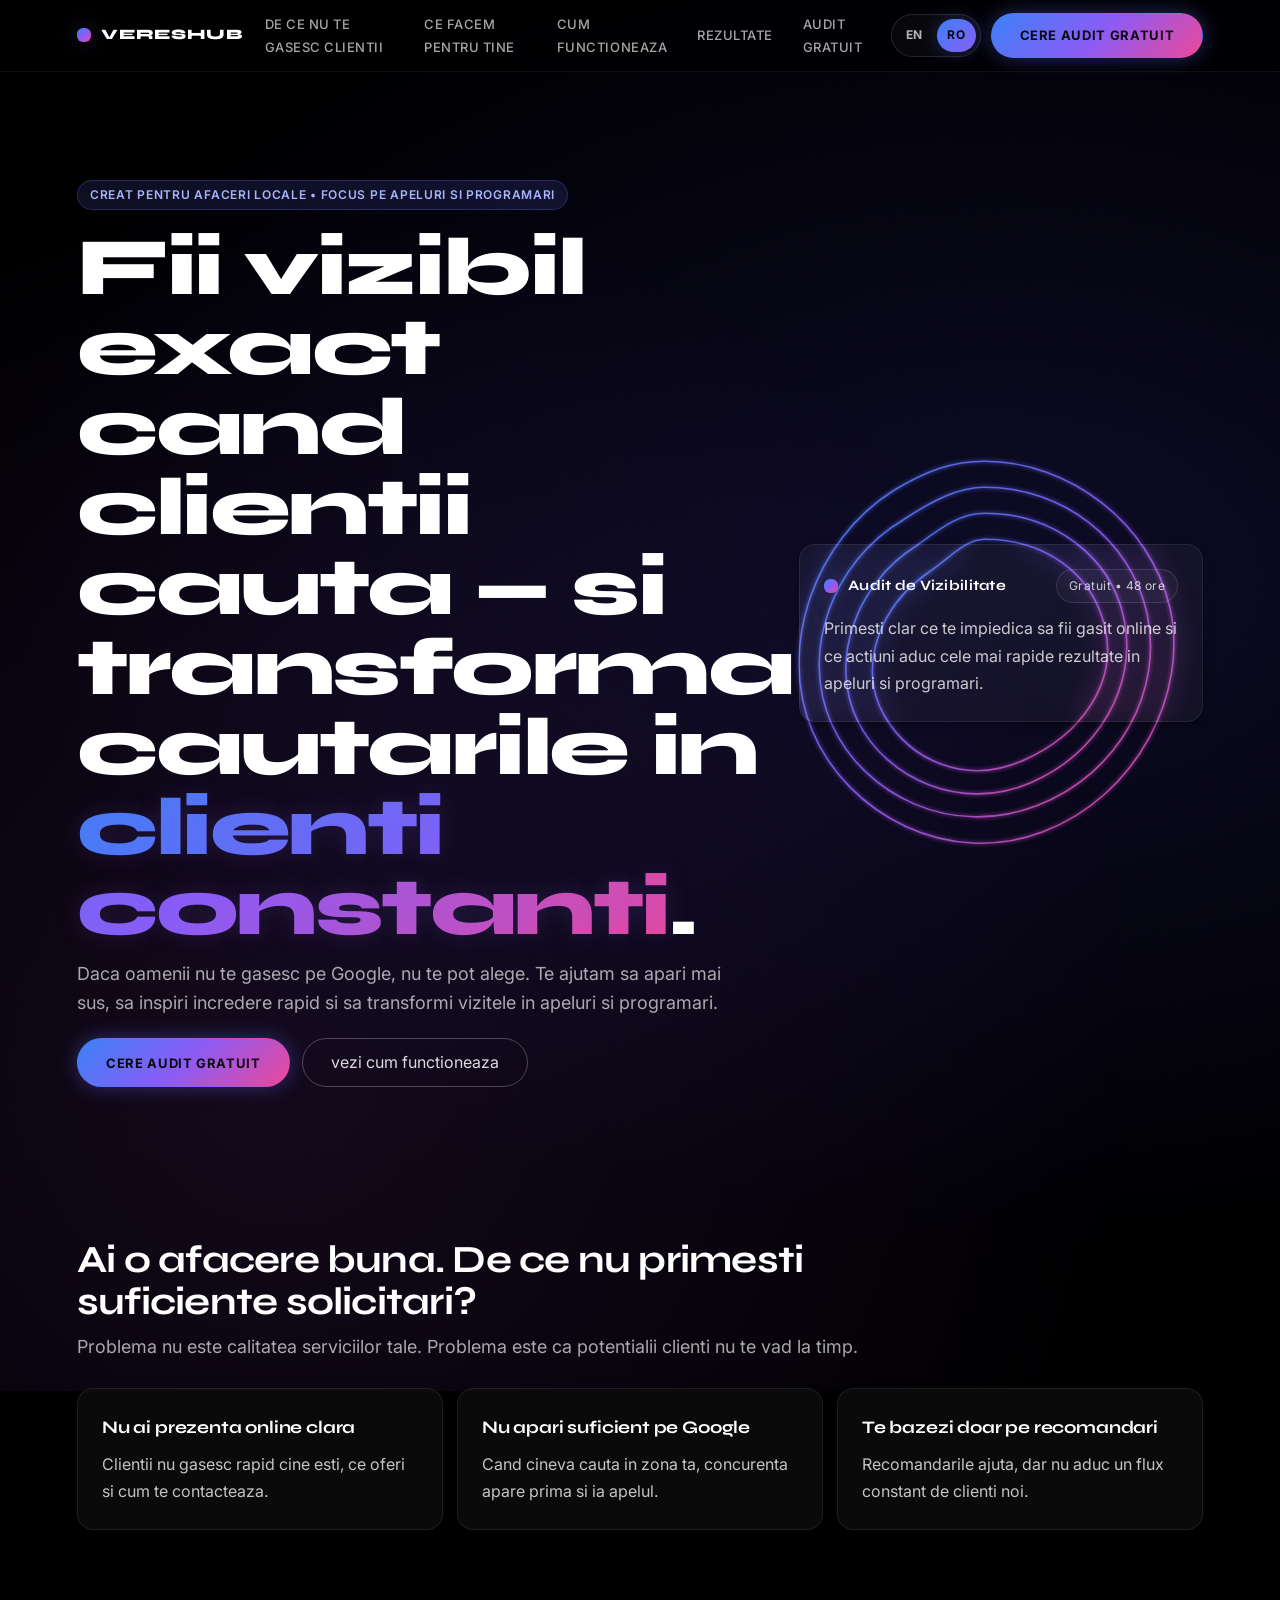
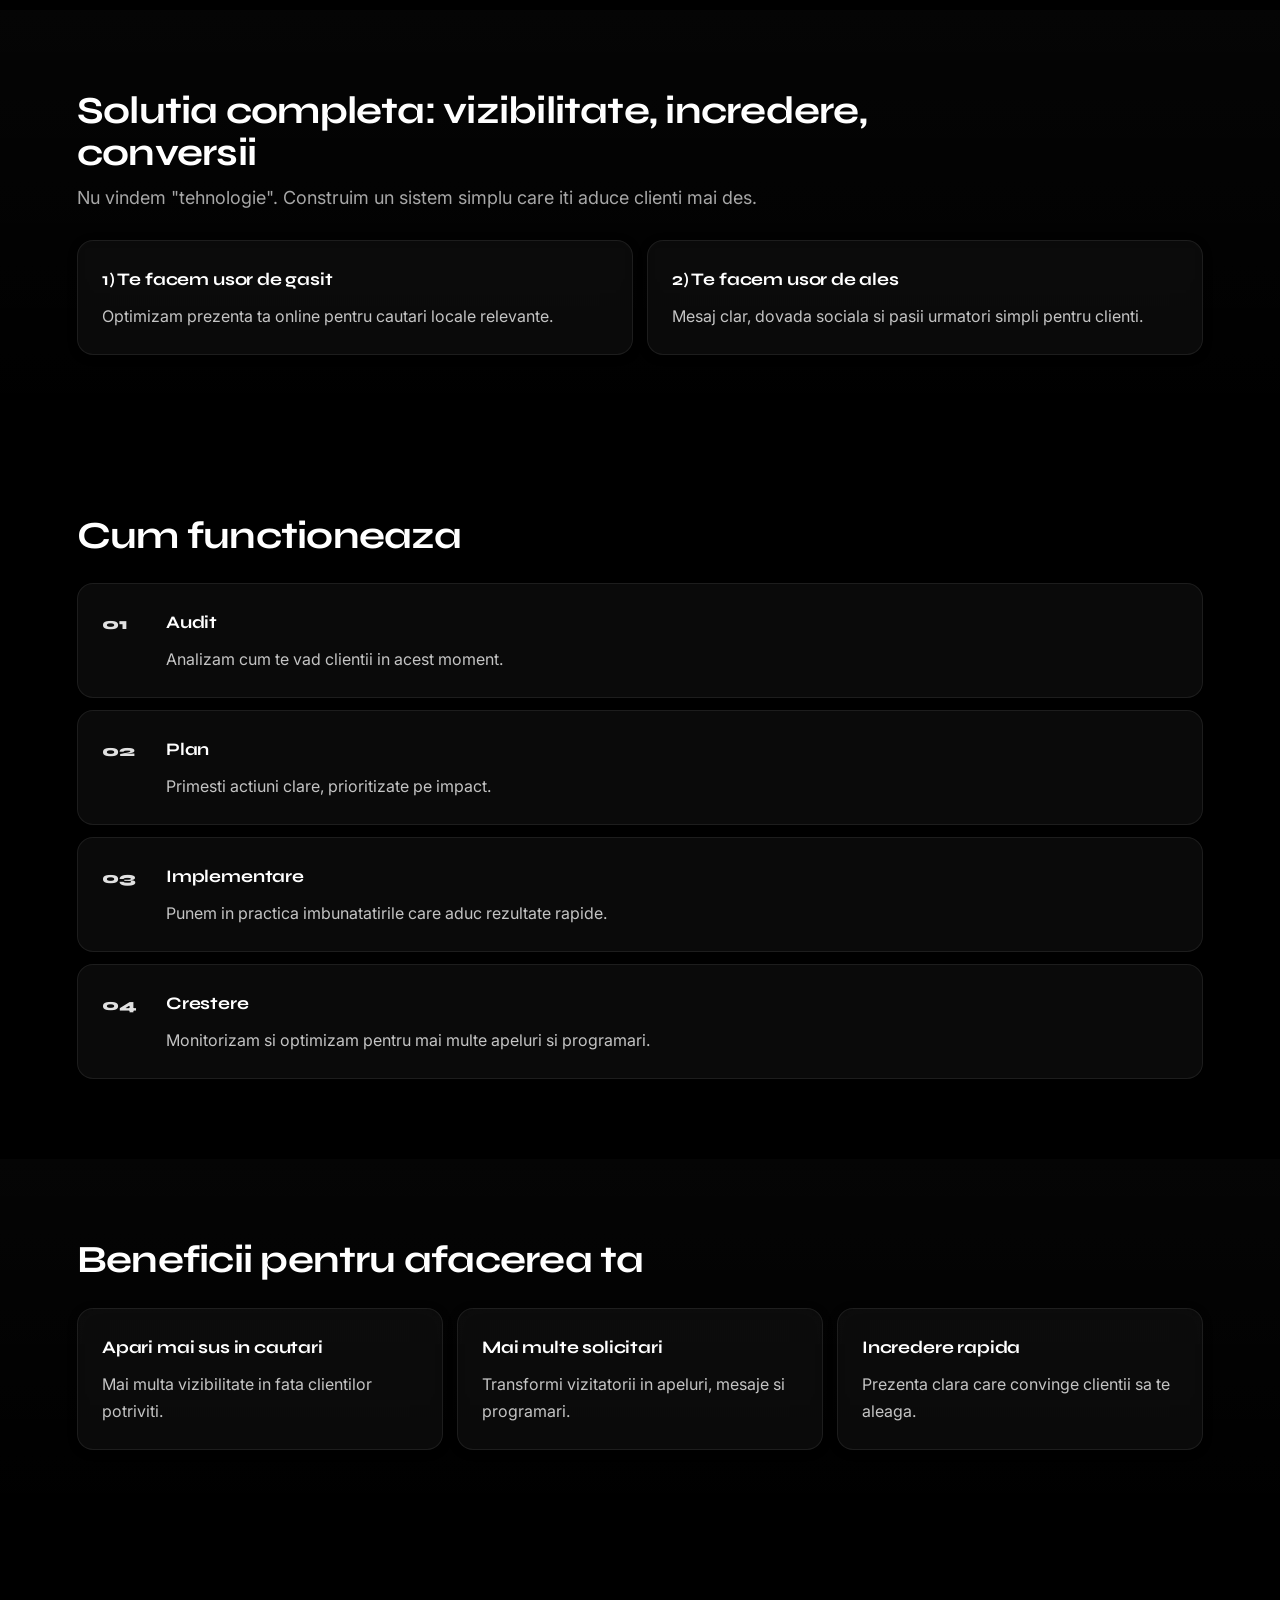
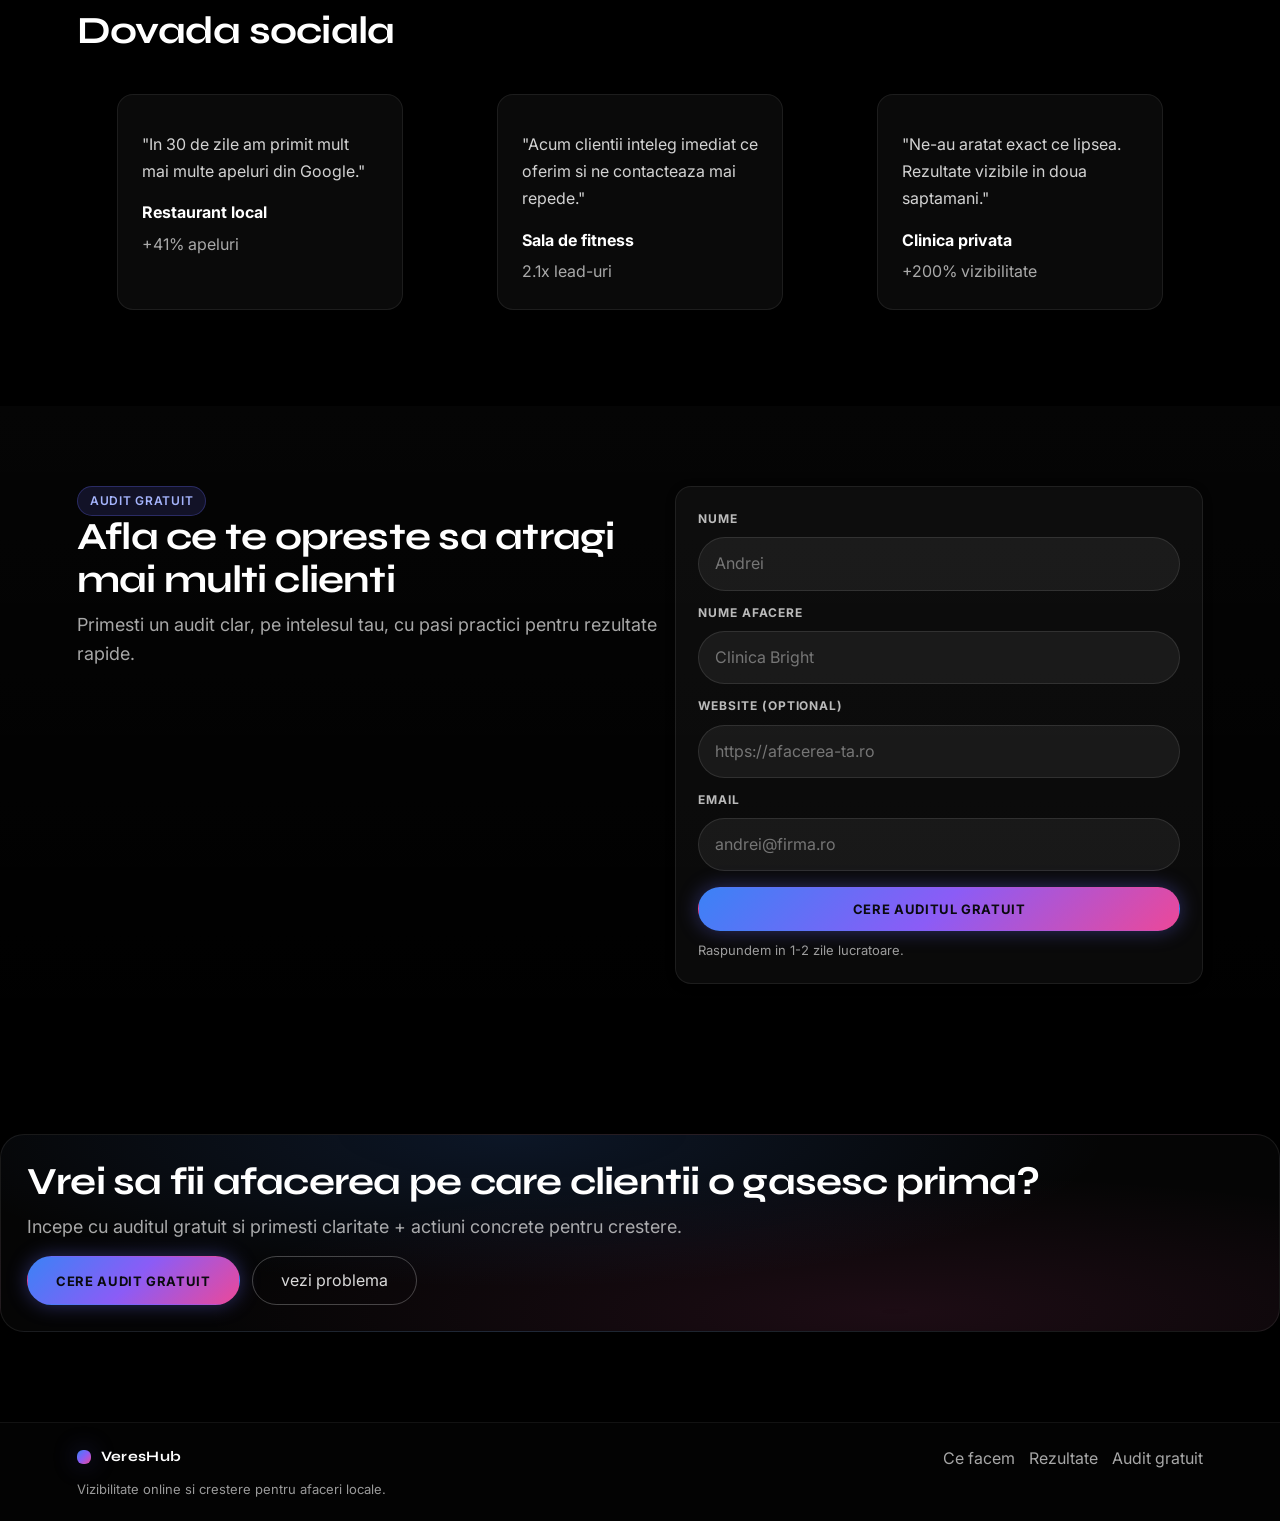
==== commit c9d726b3: "Romanian page added and font change" ====
--- a/index.html
+++ b/index.html
@@ -13,9 +13,22 @@
     <link rel="preconnect" href="https://fonts.googleapis.com" />
     <link rel="preconnect" href="https://fonts.gstatic.com" crossorigin />
     <link
-      href="https://fonts.googleapis.com/css2?family=DM+Sans:wght@400;500;600;700&family=Syne:wght@600;700;800&display=swap"
+      href="https://fonts.googleapis.com/css2?family=Inter:wght@400;500;600;700&family=Syne:wght@600;700;800&display=swap"
       rel="stylesheet"
     />
+
+    <script>
+      (function () {
+        try {
+          var preferred = localStorage.getItem("vh_lang");
+          if (preferred !== "en" && !location.pathname.endsWith("/ro.html")) {
+            location.replace("./ro.html");
+          }
+        } catch (e) {
+          location.replace("./ro.html");
+        }
+      })();
+    </script>
 
     <link rel="stylesheet" href="./styles.css" />
   </head>
@@ -38,6 +51,10 @@
         </nav>
 
         <div class="nav__actions">
+          <div class="lang-switch" aria-label="Language selector">
+            <a class="lang-switch__link is-active" data-lang="en" href="./index.html">EN</a>
+            <a class="lang-switch__link" data-lang="ro" href="./ro.html">RO</a>
+          </div>
           <a class="btn btn--primary" href="#audit">Get a Free Audit</a>
           <button
             class="icon-btn nav__toggle"
@@ -58,6 +75,10 @@
           <a class="mobile-menu__link" href="#how">How it works</a>
           <a class="mobile-menu__link" href="#proof">Results</a>
           <a class="mobile-menu__link" href="#audit">Free audit</a>
+          <div class="mobile-lang">
+            <a class="lang-switch__link is-active" data-lang="en" href="./index.html">English</a>
+            <a class="lang-switch__link" data-lang="ro" href="./ro.html">Romana</a>
+          </div>
           <a class="btn btn--primary mobile-menu__cta" href="#audit">Get a Free Audit</a>
         </div>
       </div>
--- a/styles.css
+++ b/styles.css
@@ -51,7 +51,8 @@
   margin:0;
   color:var(--text);
   background:var(--bg);
-  font-family:"DM Sans", system-ui, -apple-system, Segoe UI, Roboto, Helvetica, Arial, sans-serif;
+  font-family:"Inter", system-ui, -apple-system, Segoe UI, Roboto, Helvetica, Arial, sans-serif;
+  font-size:16px;
   line-height:1.7;
   overflow-x:hidden;
 }
@@ -151,6 +152,33 @@
   align-items:center;
   gap:10px;
 }
+.lang-switch{
+  display:inline-flex;
+  align-items:center;
+  gap:4px;
+  padding:4px;
+  border-radius:999px;
+  border:1px solid rgba(255,255,255,0.12);
+  background:rgba(255,255,255,0.03);
+}
+.lang-switch__link{
+  min-width:34px;
+  text-align:center;
+  padding:6px 10px;
+  border-radius:999px;
+  font-size:0.75rem;
+  font-weight:700;
+  letter-spacing:0.06em;
+  text-transform:uppercase;
+  color:rgba(255,255,255,0.7);
+  transition:all 180ms var(--ease);
+}
+.lang-switch__link:hover{color:#fff}
+.lang-switch__link.is-active{
+  color:#0a0a0f;
+  background:linear-gradient(135deg, #3b82f6, #8b5cf6);
+  box-shadow:0 0 18px rgba(99,102,241,0.32);
+}
 
 .icon-btn{
   display:inline-grid;
@@ -210,6 +238,15 @@
   border-color:rgba(99,102,241,0.28);
 }
 .mobile-menu__cta{margin-top:6px}
+.mobile-lang{
+  display:flex;
+  gap:8px;
+  margin-top:4px;
+}
+.mobile-lang .lang-switch__link{
+  border:1px solid rgba(255,255,255,0.12);
+  background:rgba(255,255,255,0.03);
+}
 
 .hero{
   position:relative;
